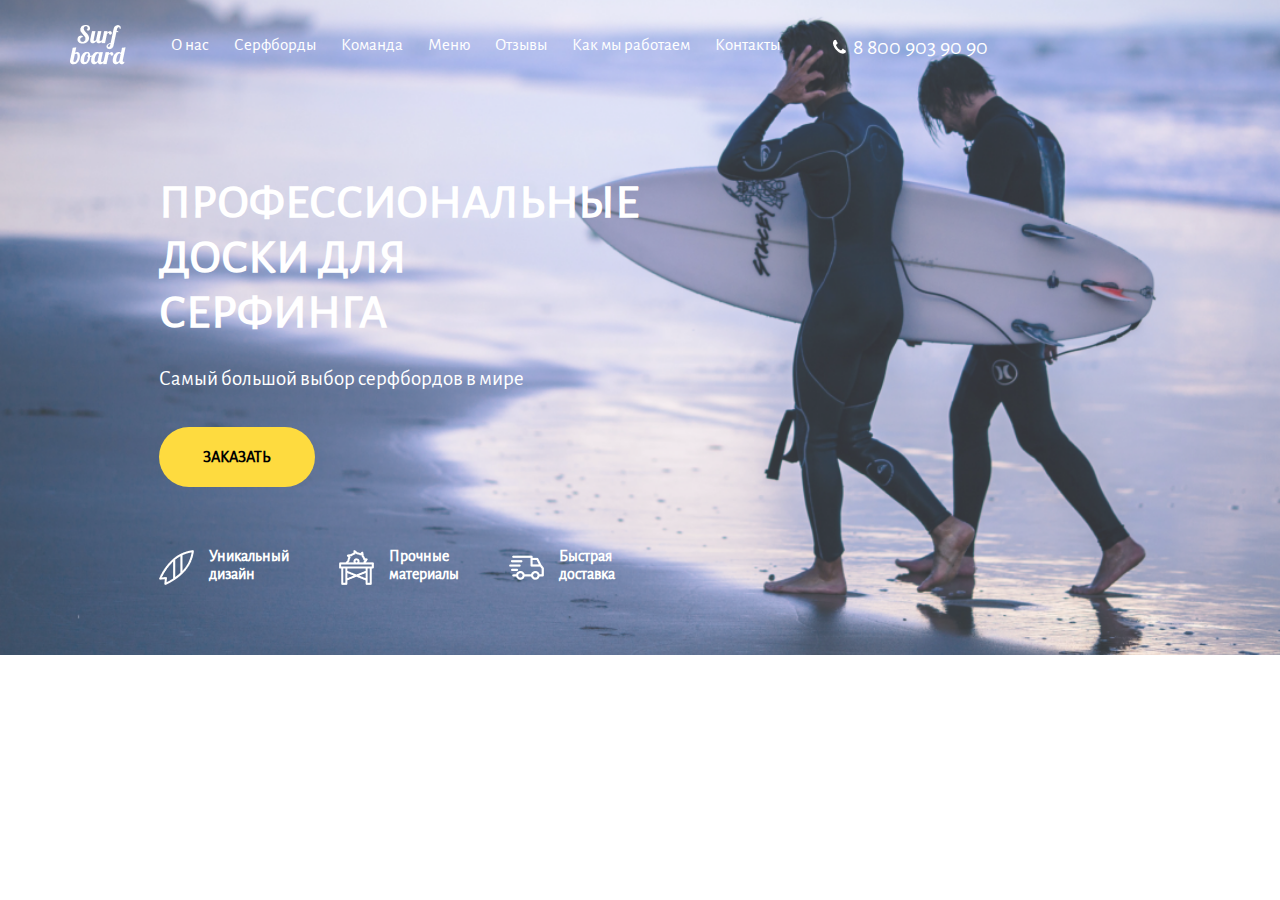
==== homework-week1/index.html @ 42724716 "hw-week1" ====
<!DOCTYPE html>
<html lang="ru">
  <head>
    <meta charset="UTF-8" />
    <meta http-equiv="X-UA-Compatible" content="IE=edge" />
    <meta name="viewport" content="width=device-width, initial-scale=1.0" />
    <title>Surfboard</title>
    <link rel="stylesheet" href="css/normalize.css" />
    <link rel="stylesheet" href="css/style.css" />
  </head>
  <body>
    <div class="wrapper">
      <header class="header">
        <div class="container header-container">
          <a class="header__logo">
            <img src="img/icon/logo.png" alt="logo" class="logo" />
          </a>
          <nav class="header__menu">
            <ul class="header__list">
              <li class="header__item">О нас</li>
              <li class="header__item">Серфборды</li>
              <li class="header__item">Команда</li>
              <li class="header__item">Меню</li>
              <li class="header__item">Отзывы</li>
              <li class="header__item">Как мы работаем</li>
              <li class="header__item">Контакты</li>
              <li class="header__item-phone">
                <img />
                <a href="tel:88009039090">8 800 903 90 90</a>
              </li>
            </ul>
          </nav>
        </div>
      </header>
      <main>
        <section class="hero">
          <div class="container">
            <div class="content">
              <h1 class="hero__title">Профессиональные доски для <br />серфинга</h1>
              <p class="hero__subtitlle">Самый большой выбор серфбордов в&nbsp;мире</p>
              <button class="btn">заказать</button>
            </div>
            <div class="service">
              <ul class="service__list">
                <li class="service__item-board">Уникальный дизайн</li>
                <li class="service__item-materials">Прочные материалы</li>
                <li class="service__item-car">Быстрая доставка</li>
              </ul>
            </div>
          </div>
        </section>
      </main>
    </div>
  </body>
</html>
---- homework-week1/css/style.css ----
@font-face {
  font-family: "AlegreyaSans";
  src: url("../fonts/AlegreyaSans-Regular.woff2") format("woff2"), url("../fonts/AlegreyaSans-Regular.woff") format("woff");
  font-weight: normal;
  font-style: normal;
  font-display: swap;
}
* {
  -webkit-box-sizing: border-box;
          box-sizing: border-box;
}

body {
  font-family: "AlegreyaSans";
}

button:focus, input:focus, a:focus {
  outline: none;
}

a {
  text-decoration: none;
}

input {
  outline: none;
  border: none;
}

p,
h1,
h2,
h3 {
  margin: 0px;
  padding: 0px;
}

image {
  max-width: 100%;
}

ul {
  margin: 0;
  padding: 0;
  list-style: none;
}

button {
  border: none;
  outline: none;
  cursor: pointer;
}

.wrapper {
  min-height: 100%;
  overflow: hidden;
}

.container {
  margin: 0 auto;
  padding: 0 15px;
  max-width: 992px;
}

.header-container {
  display: -webkit-box;
  display: -ms-flexbox;
  display: flex;
  -webkit-box-pack: justify;
      -ms-flex-pack: justify;
          justify-content: space-between;
  -webkit-box-align: center;
      -ms-flex-align: center;
          align-items: center;
  padding: 25px 0 0 70px;
}

.header {
  position: absolute;
  top: 0;
}
.header__logo {
  padding-right: 45px;
}
.header__list {
  display: -webkit-box;
  display: -ms-flexbox;
  display: flex;
  text-align: center;
}
.header__item {
  padding-right: 25px;
  font-size: 17px;
  color: #FFFFFF;
  font-style: normal;
  font-weight: 400;
}
.header__item-phone a {
  margin-left: 25px;
  padding-left: 20px;
  font-size: 22px;
  color: #FFFFFF;
  background: url(../img/icon/phone.png) left no-repeat;
}

.hero {
  top: 0;
  height: 655px;
  padding: 176px 0 35px;
  background: url(../img/arnaud.png) center no-repeat;
  background-size: cover;
}
.hero__title {
  max-width: 583px;
  font-style: normal;
  font-weight: bold;
  font-size: 48px;
  text-transform: uppercase;
  color: #FFFFFF;
}
.hero__subtitlle {
  margin: 25px 0 36px 0;
  width: 382px;
  font-size: 21px;
  color: #FFFFFF;
}

.service__list {
  display: -webkit-box;
  display: -ms-flexbox;
  display: flex;
  width: 142px;
  height: 41px;
  font-size: 16px;
  font-weight: 700;
  color: #FFFFFF;
}
.service__list li {
  padding: 0 50px;
}
.service__item-board {
  display: block;
  background: url(../img/icon/board.png) left no-repeat;
}
.service__item-materials {
  background: url(../img/icon/materials.png) left no-repeat;
}
.service__item-car {
  background: url(../img/icon/car.png) left no-repeat;
}

.btn {
  margin-bottom: 60px;
  padding: 21px 41px;
  width: 156px;
  height: 60px;
  background: #FEDB3F;
  border-radius: 100px;
  font-size: 16px;
  font-weight: 800;
  color: #000;
  text-transform: uppercase;
}
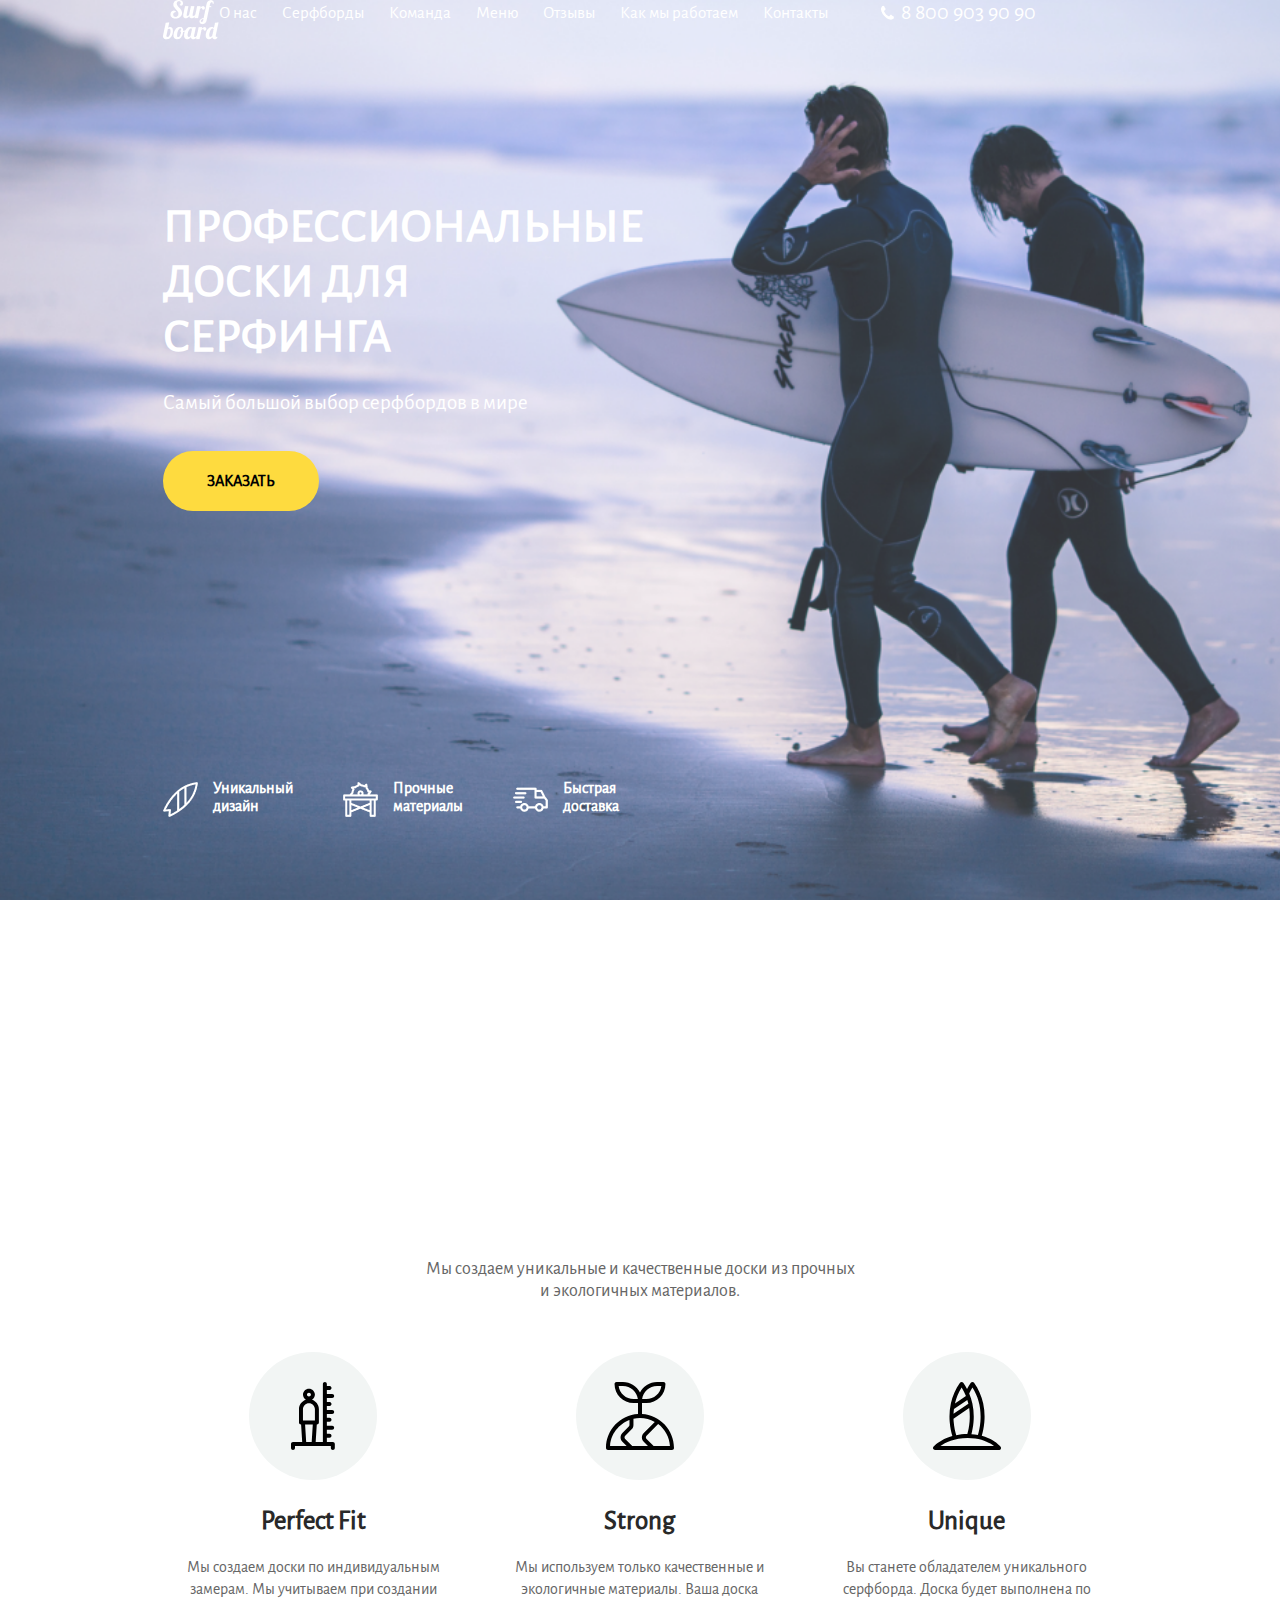
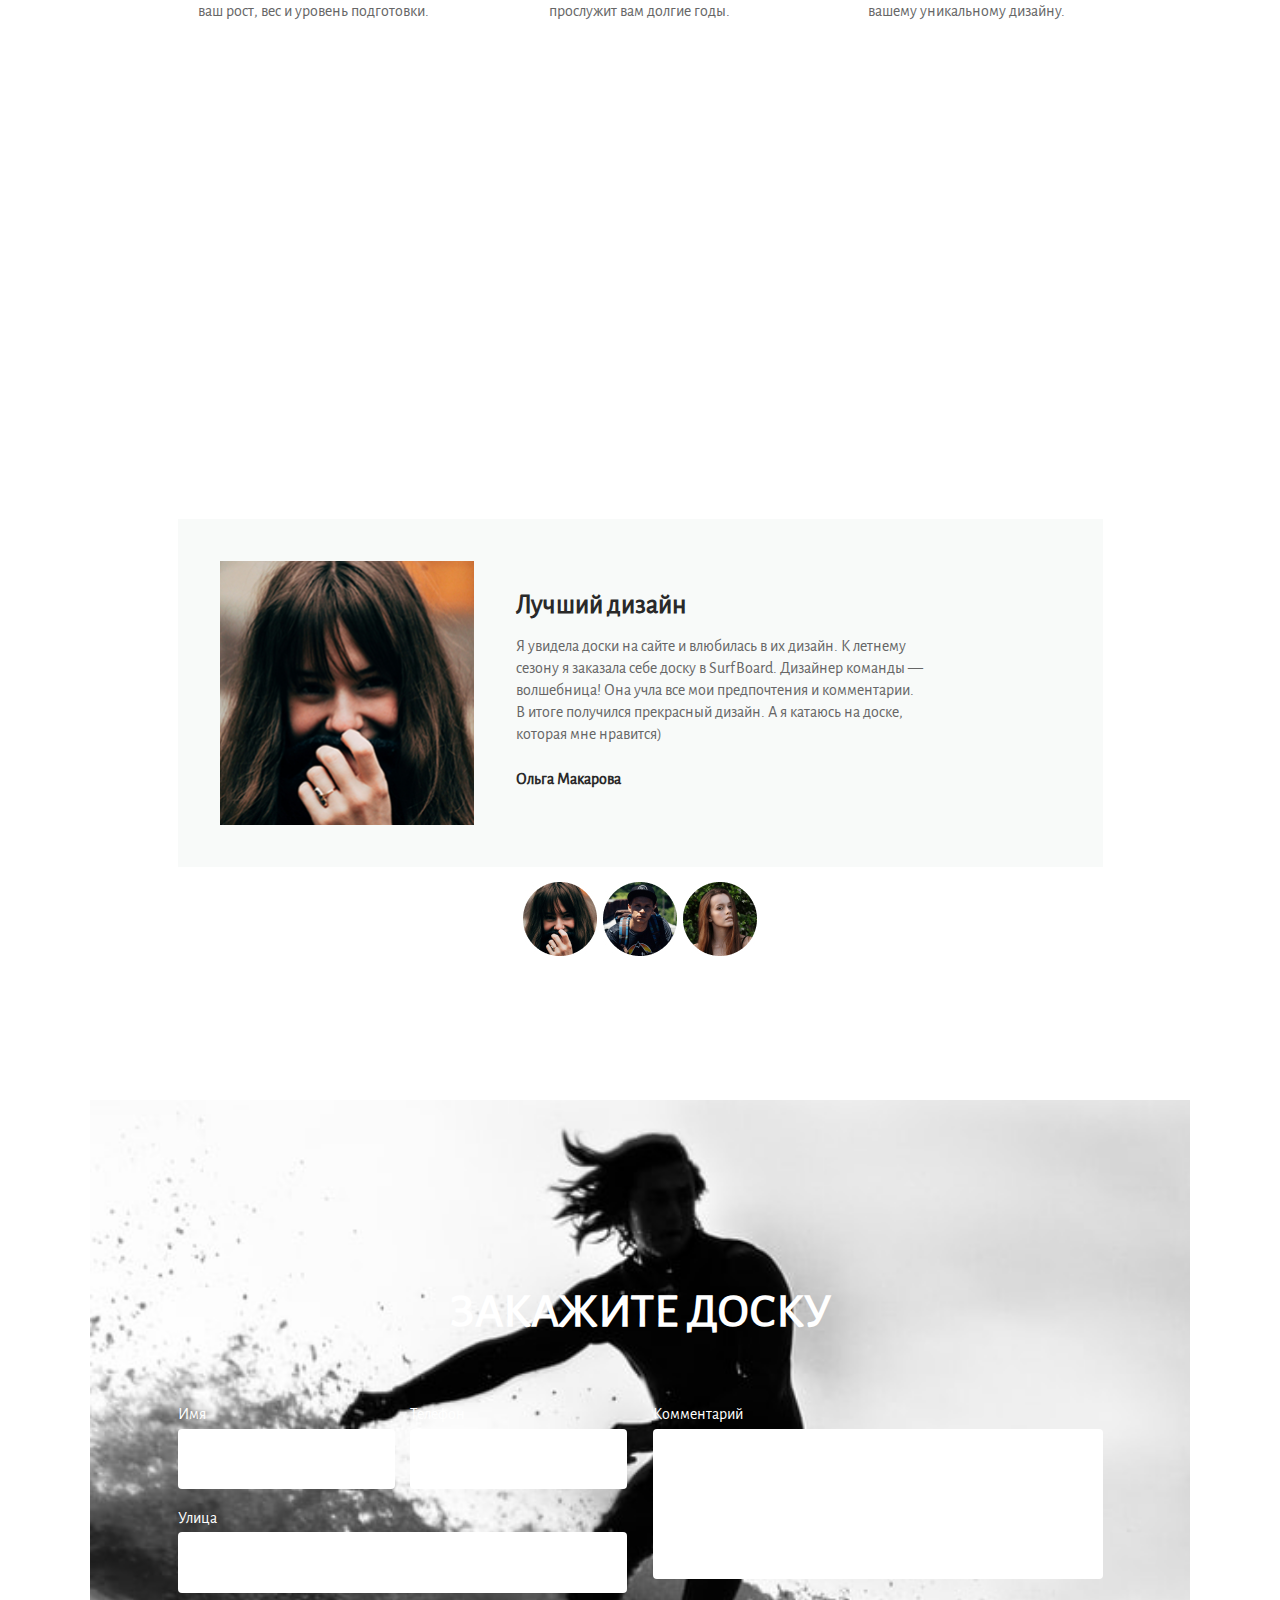
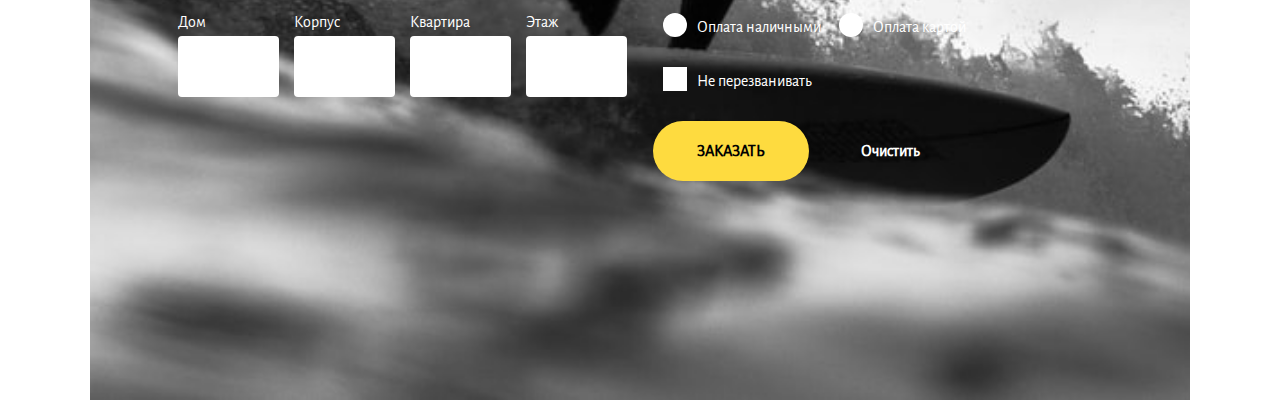
==== commit 4612e2dd: "hw-week1" ====
--- a/homework-week1/index.html
+++ b/homework-week1/index.html
@@ -10,46 +10,227 @@
   </head>
   <body>
     <div class="wrapper">
-      <header class="header">
-        <div class="container header-container">
-          <a class="header__logo">
-            <img src="img/icon/logo.png" alt="logo" class="logo" />
-          </a>
-          <nav class="header__menu">
-            <ul class="header__list">
-              <li class="header__item">О нас</li>
-              <li class="header__item">Серфборды</li>
-              <li class="header__item">Команда</li>
-              <li class="header__item">Меню</li>
-              <li class="header__item">Отзывы</li>
-              <li class="header__item">Как мы работаем</li>
-              <li class="header__item">Контакты</li>
-              <li class="header__item-phone">
-                <img />
-                <a href="tel:88009039090">8 800 903 90 90</a>
+      <section class="hero">
+        <div class="container hero__container">
+          <header class="header">
+            <img src="img/icon/logo.png" alt="logo" class="hero__logo" />
+
+            <nav class="menu">
+              <ul class="menu__list">
+                <li class="menu__item"><a href="#" class="menu__link"></a> О нас</li>
+                <li class="menu__item"><a href="#" class="menu__link"></a> Серфборды</li>
+                <li class="menu__item"><a href="#" class="menu__link"></a> Команда</li>
+                <li class="menu__item"><a href="#" class="menu__link"></a> Меню</li>
+                <li class="menu__item"><a href="#" class="menu__link"></a> Отзывы</li>
+                <li class="menu__item"><a href="#" class="menu__link"></a> Как мы работаем</li>
+                <li class="menu__item"><a href="#" class="menu__link"></a> Контакты</li>
+                <li class="menu__item-phone">
+                  <img />
+                  <a href="tel:88009039090">8 800 903 90 90</a>
+                </li>
+              </ul>
+            </nav>
+          </header>
+          <div class="hero__title-section">
+            <h1 class="hero__title title">Профессиональные доски для <br />серфинга</h1>
+            <p class="hero__subtitle">Самый большой выбор серфбордов в&nbsp;мире</p>
+            <button class="btn">заказать</button>
+          </div>
+          <div class="service">
+            <ul class="service__list">
+              <li class="service__item-board">Уникальный дизайн</li>
+              <li class="service__item-materials">Прочные материалы</li>
+              <li class="service__item-car">Быстрая доставка</li>
+            </ul>
+          </div>
+        </div>
+      </section>
+
+      <!-- почему -->
+      <section class="section">
+        <div class="container">
+          <div class="why">
+            <h2 class="section__title why__title">почему Surfboard?</h2>
+            <p class="section__text why__text">
+              Мы&nbsp;создаем уникальные и&nbsp;качественные доски из&nbsp;прочных
+              и&nbsp;экологичных материалов.
+            </p>
+          </div>
+          <ul class="features">
+            <li class="features__item">
+              <div class="features__img">
+                <div class="features__img-wrapper">
+                  <img src="img/icon/perfect.svg" alt="" class="features__icon" />
+                </div>
+              </div>
+              <div class="features__body">
+                <h3 class="features__caption caption">Perfect Fit</h3>
+                <div class="features__text text">
+                  <p>
+                    Мы создаем доски по индивидуальным замерам. Мы учитываем при создании ваш рост,
+                    вес и уровень подготовки.
+                  </p>
+                </div>
+              </div>
+            </li>
+            <li class="features__item">
+              <div class="features__img">
+                <div class="features__img-wrapper">
+                  <img src="img/icon/strong.svg" alt="" class="features__icon" />
+                </div>
+              </div>
+              <div class="features__body">
+                <h3 class="features__caption caption">Strong</h3>
+                <div class="features__text text">
+                  <p>
+                    Мы используем только качественные и экологичные материалы. Ваша доска прослужит
+                    вам долгие годы.
+                  </p>
+                </div>
+              </div>
+            </li>
+            <li class="features__item">
+              <div class="features__img">
+                <div class="features__img-wrapper">
+                  <img src="img/icon/unique.svg" alt="" class="features__icon" />
+                </div>
+              </div>
+              <div class="features__body">
+                <h3 class="features__caption caption">Unique</h3>
+                <div class="features__text text">
+                  <p>
+                    Вы станете обладателем уникального серфборда. Доска будет выполнена по вашему
+                    уникальному дизайну.
+                  </p>
+                </div>
+              </div>
+            </li>
+          </ul>
+        </div>
+      </section>
+
+      <!-- отзывы -->
+      <section class="section">
+        <div class="container">
+          <h2 class="section__title">отзывы</h2>
+          <div class="coments">
+            <div class="coments__body">
+              <div class="coments__item">
+                <div class="coments__photo">
+                  <img src="img/photo1.jpg" alt="" class="coments__photo-img" />
+                </div>
+                <article class="coments__content">
+                  <h3 class="coments__caption caption">Лучший дизайн</h3>
+                  <div class="coments__text text">
+                    <p>
+                      Я&nbsp;увидела доски на&nbsp;сайте и&nbsp;влюбилась в&nbsp;их&nbsp;дизайн.
+                      К&nbsp;летнему сезону я заказала себе доску в&nbsp;SurfBoard. Дизайнер
+                      команды&nbsp;&mdash; волшебница! Она учла все мои предпочтения
+                      и&nbsp;комментарии. В&nbsp;итоге получился прекрасный дизайн.
+                      А&nbsp;я&nbsp;катаюсь на&nbsp;доске, которая мне нравится)
+                    </p>
+                  </div>
+                  <div class="coments__signature">Ольга Макарова</div>
+                </article>
+              </div>
+            </div>
+            <ul class="coments__swither">
+              <li class="coments__list">
+                <a href="#" class="coments__link">
+                  <img src="img/avatar1.jpg" alt="" class="coments__avatar" />
+                </a>
+              </li>
+              <li class="coments__list">
+                <a href="#" class="coments__link">
+                  <img src="img/avatar2.jpg" alt="" class="coments__avatar" />
+                </a>
+              </li>
+              <li class="coments__list">
+                <a href="#" class="coments__link">
+                  <img src="img/avatar3.jpg" alt="" class="coments__avatar" />
+                </a>
               </li>
             </ul>
-          </nav>
-        </div>
-      </header>
-      <main>
-        <section class="hero">
-          <div class="container">
-            <div class="content">
-              <h1 class="hero__title">Профессиональные доски для <br />серфинга</h1>
-              <p class="hero__subtitlle">Самый большой выбор серфбордов в&nbsp;мире</p>
-              <button class="btn">заказать</button>
-            </div>
-            <div class="service">
-              <ul class="service__list">
-                <li class="service__item-board">Уникальный дизайн</li>
-                <li class="service__item-materials">Прочные материалы</li>
-                <li class="service__item-car">Быстрая доставка</li>
-              </ul>
-            </div>
-          </div>
-        </section>
-      </main>
+          </div>
+        </div>
+      </section>
+      <!-- закажите доску -->
+      <section class="section order-section">
+        <div class="container">
+          <div class="order-board">
+            <h2 class="section__title">закажите доску</h2>
+            <form class="form">
+              <div class="form__column">
+                <div class="form__row">
+                  <label class="form__block">
+                    <div class="form__heading heading">Имя</div>
+                    <input type="text" class="form__input" />
+                  </label>
+                  <label class="form__block">
+                    <div class="form__heading heading">Телефон</div>
+                    <input type="text" class="form__input" />
+                  </label>
+                </div>
+                <div class="form__row">
+                  <label class="form__block">
+                    <div class="form__heading heading">Улица</div>
+                    <input type="text" class="form__input" />
+                  </label>
+                </div>
+                <div class="form__row">
+                  <label class="form__block">
+                    <div class="form__heading heading">Дом</div>
+                    <input type="text" class="form__input" />
+                  </label>
+                  <label class="form__block">
+                    <div class="form__heading heading">Корпус</div>
+                    <input type="text" class="form__input" />
+                  </label>
+                  <label class="form__block">
+                    <div class="form__heading heading">Квартира</div>
+                    <input type="text" class="form__input" />
+                  </label>
+                  <label class="form__block">
+                    <div class="form__heading heading">Этаж</div>
+                    <input type="text" class="form__input" />
+                  </label>
+                </div>
+              </div>
+              <div class="form__column">
+                <div class="form__row">
+                  <label class="form__block">
+                    <div class="form__heading heading">Комментарий</div>
+                    <textarea class="form__input form__input-textarea"></textarea>
+                  </label>
+                </div>
+                <div class="form__control">
+                  <label class="radio">
+                    <input type="radio" name="option" class="radio__elem" />
+                    <div class="radio__visible"></div>
+                    <div class="radio__heading heading">Оплата наличными</div>
+                  </label>
+                  <label class="radio">
+                    <input type="radio" name="option" class="radio__elem" />
+                    <div class="radio__visible"></div>
+                    <div class="radio__heading heading">Оплата картой</div>
+                  </label>
+                </div>
+                <div class="form__control">
+                  <label class="radio radio--checkbox">
+                    <input type="checkbox" class="radio__elem" />
+                    <div class="radio__visible"></div>
+                    <div class="radio__heading heading">Не перезванивать</div>
+                  </label>
+                </div>
+                <div class="form__btn">
+                  <input type="submit" value="Заказать" class="btn" />
+                  <input type="reset" value="Очистить" class="btn btn__theme-transparent" />
+                </div>
+              </div>
+            </form>
+          </div>
+        </div>
+      </section>
     </div>
   </body>
 </html>
--- a/homework-week1/css/style.css
+++ b/homework-week1/css/style.css
@@ -12,6 +12,7 @@
 
 body {
   font-family: "AlegreyaSans";
+  color: #666;
 }
 
 button:focus, input:focus, a:focus {
@@ -19,6 +20,7 @@
 }
 
 a {
+  color: inherit;
   text-decoration: none;
 }
 
@@ -51,64 +53,68 @@
   cursor: pointer;
 }
 
-.wrapper {
-  min-height: 100%;
-  overflow: hidden;
-}
-
 .container {
   margin: 0 auto;
   padding: 0 15px;
-  max-width: 992px;
-}
-
-.header-container {
-  display: -webkit-box;
-  display: -ms-flexbox;
-  display: flex;
+  max-width: 955px;
+}
+
+.header {
+  position: absolute;
+  top: 0;
+  display: -webkit-box;
+  display: -ms-flexbox;
+  display: flex;
+}
+.header__logo {
+  padding-right: 45px;
+}
+
+.menu__list {
+  display: -webkit-box;
+  display: -ms-flexbox;
+  display: flex;
+  text-align: center;
+  -webkit-box-align: center;
+      -ms-flex-align: center;
+          align-items: center;
+}
+.menu__item {
+  padding-right: 25px;
+  font-size: 17px;
+  font-style: normal;
+  font-weight: 400;
+}
+.menu__item-phone a {
+  margin-left: 25px;
+  padding-left: 20px;
+  font-size: 22px;
+  background: url(../img/icon/phone.png) left no-repeat;
+}
+
+.hero__container {
+  display: -webkit-box;
+  display: -ms-flexbox;
+  display: flex;
+  -webkit-box-orient: vertical;
+  -webkit-box-direction: normal;
+      -ms-flex-direction: column;
+          flex-direction: column;
   -webkit-box-pack: justify;
       -ms-flex-pack: justify;
           justify-content: space-between;
-  -webkit-box-align: center;
-      -ms-flex-align: center;
-          align-items: center;
-  padding: 25px 0 0 70px;
-}
-
-.header {
-  position: absolute;
-  top: 0;
-}
-.header__logo {
-  padding-right: 45px;
-}
-.header__list {
-  display: -webkit-box;
-  display: -ms-flexbox;
-  display: flex;
-  text-align: center;
-}
-.header__item {
-  padding-right: 25px;
-  font-size: 17px;
-  color: #FFFFFF;
-  font-style: normal;
-  font-weight: 400;
-}
-.header__item-phone a {
-  margin-left: 25px;
-  padding-left: 20px;
-  font-size: 22px;
-  color: #FFFFFF;
-  background: url(../img/icon/phone.png) left no-repeat;
+  padding: 24px 0 45px;
+  height: 100%;
 }
 
 .hero {
   top: 0;
-  height: 655px;
+  height: 100vh;
+  min-height: 655px;
   padding: 176px 0 35px;
   background: url(../img/arnaud.png) center no-repeat;
   background-size: cover;
+  color: #FFFFFF;
 }
 .hero__title {
   max-width: 583px;
@@ -116,13 +122,11 @@
   font-weight: bold;
   font-size: 48px;
   text-transform: uppercase;
-  color: #FFFFFF;
-}
-.hero__subtitlle {
+}
+.hero__subtitle {
   margin: 25px 0 36px 0;
   width: 382px;
   font-size: 21px;
-  color: #FFFFFF;
 }
 
 .service__list {
@@ -133,7 +137,6 @@
   height: 41px;
   font-size: 16px;
   font-weight: 700;
-  color: #FFFFFF;
 }
 .service__list li {
   padding: 0 50px;
@@ -159,5 +162,282 @@
   font-size: 16px;
   font-weight: 800;
   color: #000;
+  border: none;
+  outline: none;
+  cursor: pointer;
   text-transform: uppercase;
+}
+.btn:hover {
+  background: #FFD517;
+}
+.btn__theme-transparent {
+  background: inherit;
+  color: #fff;
+  text-transform: none;
+}
+.btn__theme-transparent:hover {
+  background: rgba(0, 0, 0, 0.5);
+  color: #FEDB3F;
+}
+
+.section {
+  display: -webkit-box;
+  display: -ms-flexbox;
+  display: flex;
+  -webkit-box-orient: vertical;
+  -webkit-box-direction: normal;
+      -ms-flex-direction: column;
+          flex-direction: column;
+  -webkit-box-pack: center;
+      -ms-flex-pack: center;
+          justify-content: center;
+  text-align: center;
+  height: 100vh;
+  min-height: 650px;
+}
+.section__title {
+  margin-bottom: 20px;
+  font-size: 48px;
+  color: #292929;
+  text-transform: uppercase;
+}
+.section__text {
+  padding: 0 26% 50px;
+  font-size: 18px;
+  line-height: 22px;
+}
+
+.features {
+  display: -webkit-box;
+  display: -ms-flexbox;
+  display: flex;
+  text-align: center;
+}
+.features__item {
+  -webkit-box-flex: 1;
+      -ms-flex: 1;
+          flex: 1;
+  margin: 0 3%;
+}
+.features__item:first-child {
+  margin-left: 0;
+}
+.features__item:last-child {
+  margin-right: 0;
+}
+.features__img-wrapper {
+  position: relative;
+  display: inline-block;
+  width: 128px;
+  height: 128px;
+  background: #F2F5F4;
+  border-radius: 50%;
+  overflow: hidden;
+}
+.features__icon {
+  position: absolute;
+  top: 50%;
+  left: 50%;
+  width: 68px;
+  height: 68px;
+  -webkit-transform: translate(-50%, -50%);
+          transform: translate(-50%, -50%);
+}
+.features__caption {
+  padding: 20px 0;
+}
+
+.caption {
+  font-size: 27px;
+  font-weight: bold;
+  color: #292929;
+}
+
+.text {
+  font-weight: 300;
+  line-height: 22px;
+}
+
+.coments__body {
+  background: #F8FAF9;
+  margin-bottom: 15px;
+}
+.coments__item {
+  display: -webkit-box;
+  display: -ms-flexbox;
+  display: flex;
+}
+.coments__photo {
+  -webkit-box-flex: 1;
+      -ms-flex: 1 0 auto;
+          flex: 1 0 auto;
+  margin: 42px;
+  width: 254px;
+  height: 264px;
+}
+.coments__photo-img {
+  -o-object-fit: cover;
+     object-fit: cover;
+  width: 100%;
+  height: 100%;
+}
+.coments__content {
+  -webkit-box-flex: 0;
+      -ms-flex: 0 1 auto;
+          flex: 0 1 auto;
+  padding: 70px 0;
+  text-align: left;
+}
+.coments__caption {
+  padding-bottom: 15px;
+}
+.coments__text {
+  padding: 0 30% 25px 0;
+}
+.coments__signature {
+  font-weight: 600;
+  color: #292929;
+}
+.coments__swither {
+  display: -webkit-box;
+  display: -ms-flexbox;
+  display: flex;
+  -webkit-box-pack: center;
+      -ms-flex-pack: center;
+          justify-content: center;
+}
+.coments__avatar {
+  width: 74px;
+  height: 74px;
+}
+.coments__list {
+  margin-right: 6px;
+}
+.coments__list:last-child {
+  margin-right: 0;
+}
+
+.order-section {
+  width: 1100px;
+  margin: 0 auto;
+  background: url(../img/photo-1505459668311-8dfac7952bf0.jpg) left no-repeat, #2B2B2B;
+  background-size: cover;
+}
+
+.order-board {
+  height: 650px;
+}
+
+.section__title {
+  padding: 60px 0 45px;
+  color: #FFFFFF;
+}
+
+.heading {
+  color: #FFFFFF;
+}
+
+.form {
+  display: -webkit-box;
+  display: -ms-flexbox;
+  display: flex;
+  text-align: left;
+}
+.form__column {
+  -webkit-box-flex: 1;
+      -ms-flex: 1;
+          flex: 1;
+  margin-right: 26px;
+}
+.form__column:last-child {
+  margin-right: 0;
+}
+.form__row {
+  display: -webkit-box;
+  display: -ms-flexbox;
+  display: flex;
+  margin-bottom: 20px;
+}
+.form__block {
+  -webkit-box-flex: 1;
+      -ms-flex: 1;
+          flex: 1;
+  margin-right: 15px;
+}
+.form__block:last-child {
+  margin-right: 0;
+}
+.form__input {
+  width: 100%;
+  padding: 18px 12px;
+  border: 3px solid transparent;
+  border-radius: 4px;
+}
+.form__input:focus {
+  border: 3px solid #FEDB3F;
+  outline: none;
+}
+.form__input-textarea {
+  width: 100%;
+  height: 150px;
+  resize: none;
+}
+
+.form__heading {
+  padding-bottom: 5px;
+}
+
+.form__control {
+  display: -webkit-box;
+  display: -ms-flexbox;
+  display: flex;
+  margin: 30px 10px;
+}
+
+.radio {
+  display: -webkit-box;
+  display: -ms-flexbox;
+  display: flex;
+  cursor: pointer;
+  -webkit-user-select: none;
+     -moz-user-select: none;
+      -ms-user-select: none;
+          user-select: none;
+}
+.radio__elem {
+  display: none;
+}
+.radio__elem:checked ~ .radio__visible::before {
+  display: block;
+}
+.radio__visible {
+  position: relative;
+  margin-right: 10px;
+  width: 24px;
+  height: 24px;
+  border-radius: 50%;
+  background: #FFFFFF;
+}
+.radio__visible::before {
+  content: "";
+  position: absolute;
+  top: 50%;
+  left: 50%;
+  display: none;
+  width: 12px;
+  height: 12px;
+  border-radius: 50%;
+  background: #FEDB3F;
+  -webkit-transform: translate(-50%, -50%);
+          transform: translate(-50%, -50%);
+}
+.radio__heading {
+  padding: 5px 18px 0 0;
+}
+
+.radio--checkbox .radio__visible {
+  border-radius: 0;
+}
+.radio--checkbox .radio__visible:before {
+  background: url(../img/icon/tick.svg) center no-repeat;
 }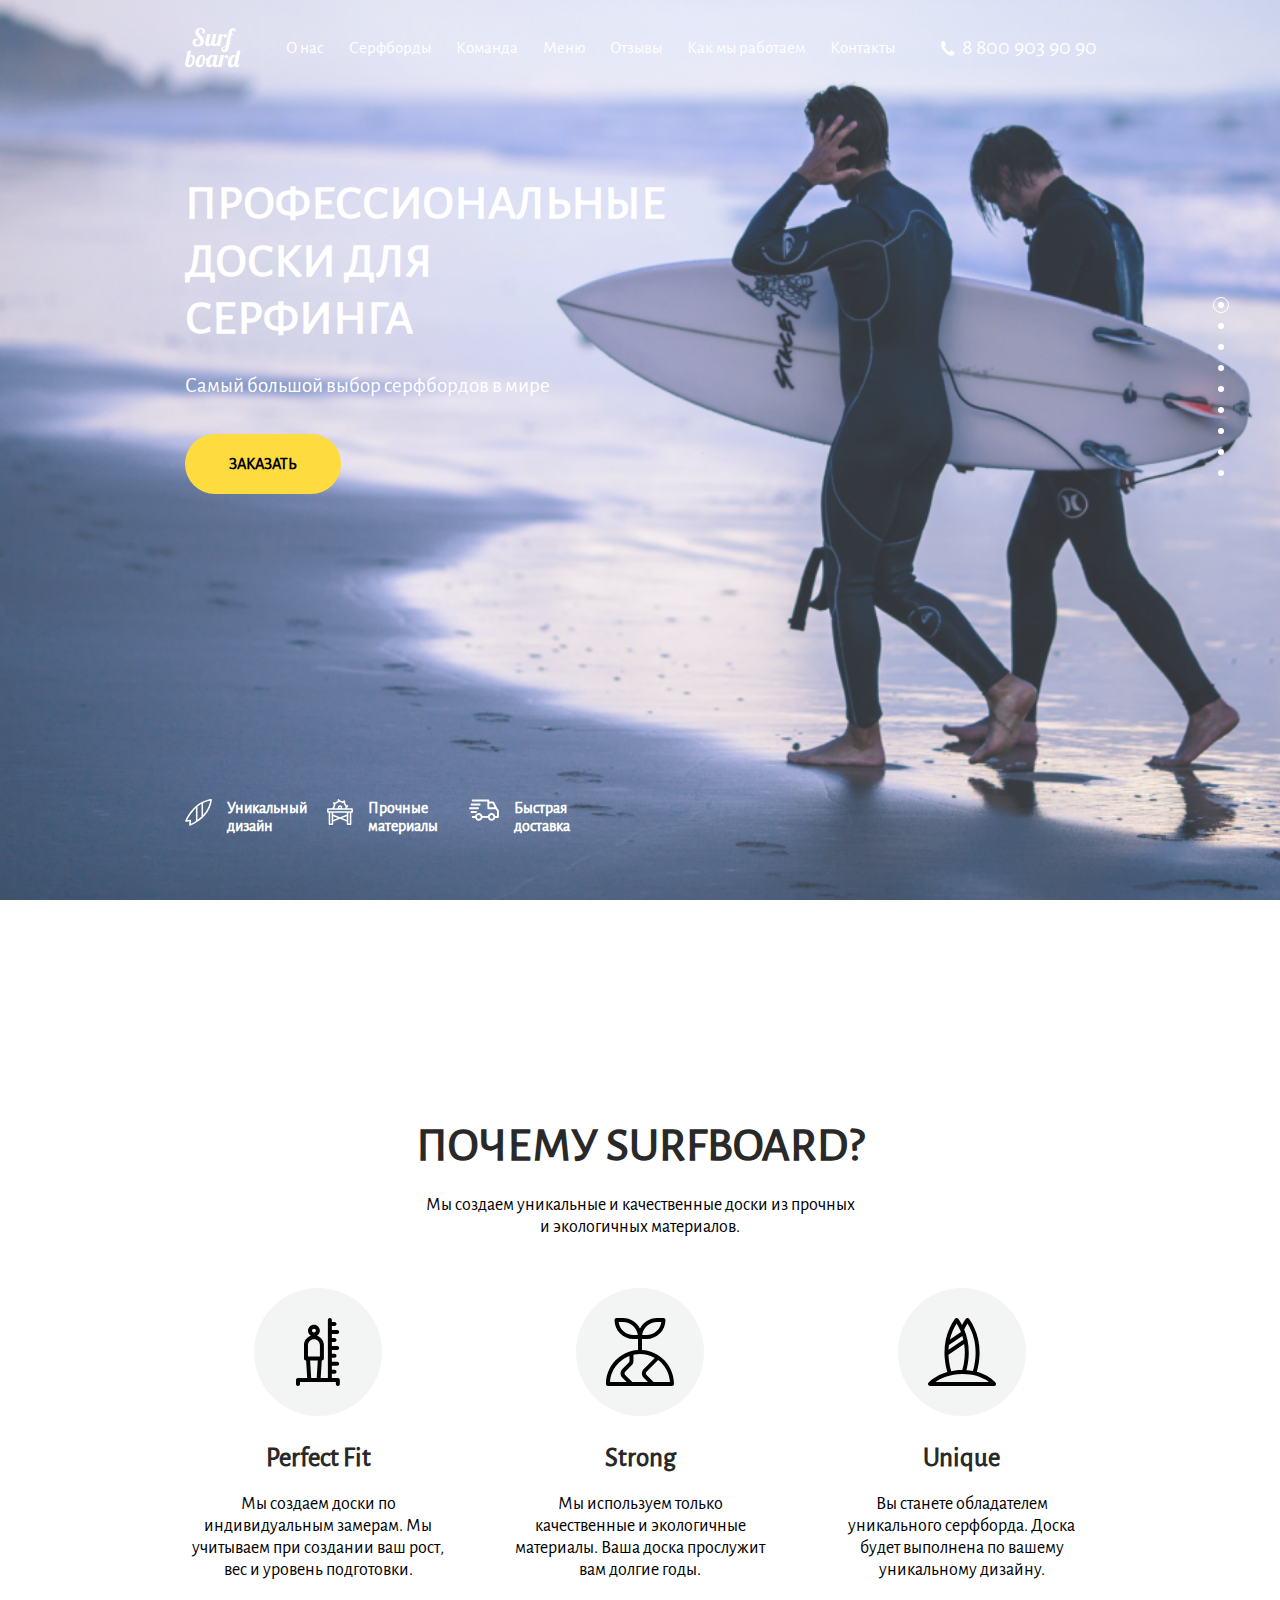
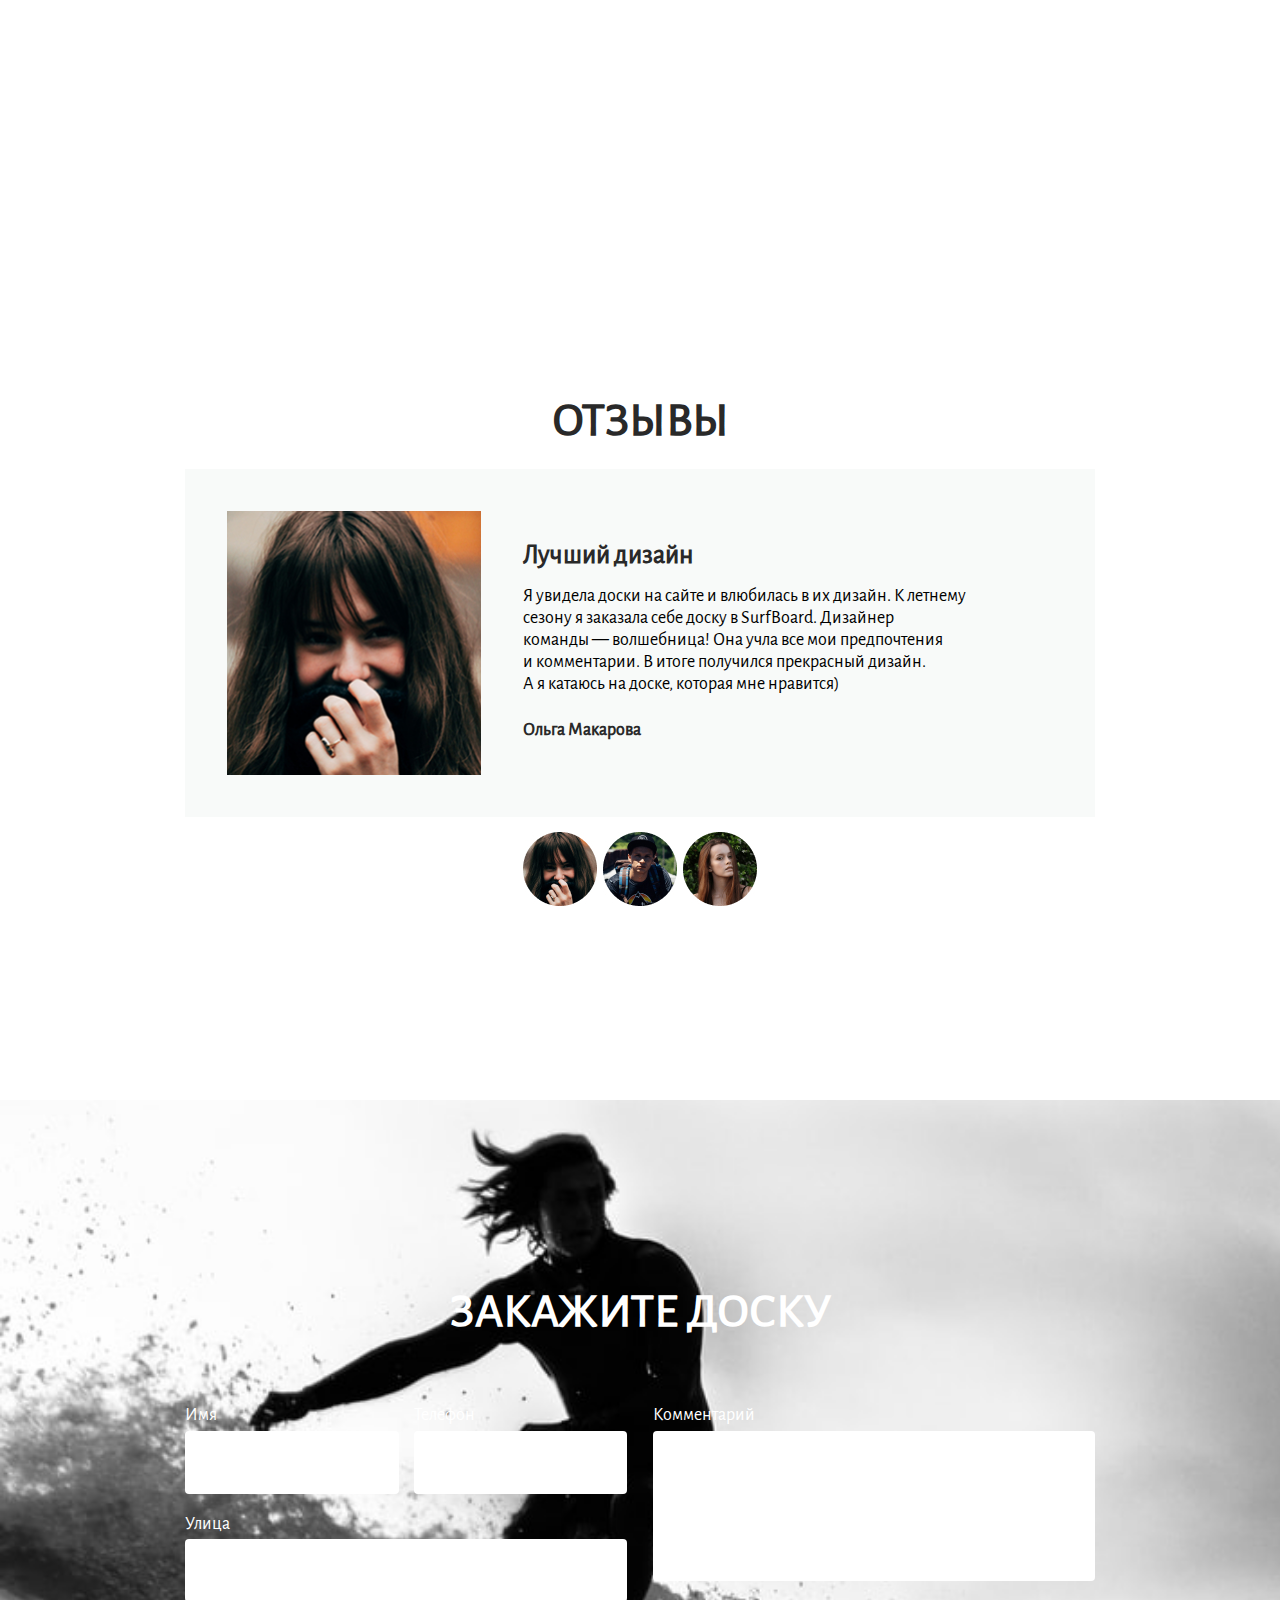
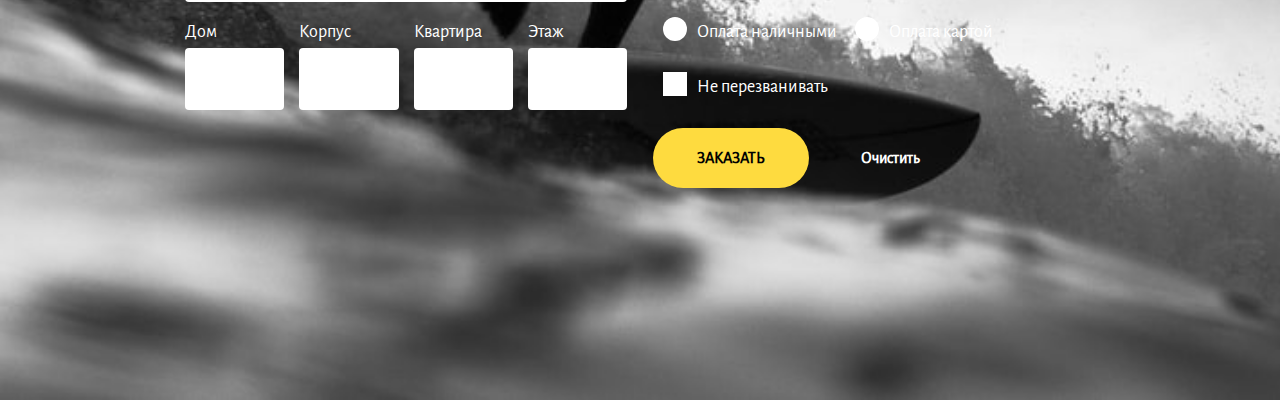
==== commit 13b621bf: "correct hw" ====
--- a/homework-week1/index.html
+++ b/homework-week1/index.html
@@ -5,15 +5,16 @@
     <meta http-equiv="X-UA-Compatible" content="IE=edge" />
     <meta name="viewport" content="width=device-width, initial-scale=1.0" />
     <title>Surfboard</title>
-    <link rel="stylesheet" href="css/normalize.css" />
-    <link rel="stylesheet" href="css/style.css" />
+    <link rel="stylesheet" href="css/blocks.css/normalize.css" />
+    <link rel="stylesheet" href="css/blocks.css/main.css" />
+    <link rel="stylesheet" href="css/blocks.css/_style.css" />
   </head>
   <body>
     <div class="wrapper">
       <section class="hero">
         <div class="container hero__container">
           <header class="header">
-            <img src="img/icon/logo.png" alt="logo" class="hero__logo" />
+            <img src="img/icon/logo.png" alt="surfboard" class="logo" />
 
             <nav class="menu">
               <ul class="menu__list">
@@ -24,23 +25,41 @@
                 <li class="menu__item"><a href="#" class="menu__link"></a> Отзывы</li>
                 <li class="menu__item"><a href="#" class="menu__link"></a> Как мы работаем</li>
                 <li class="menu__item"><a href="#" class="menu__link"></a> Контакты</li>
-                <li class="menu__item-phone">
-                  <img />
-                  <a href="tel:88009039090">8 800 903 90 90</a>
-                </li>
               </ul>
             </nav>
+            <img />
+            <a href="tel:+788009039090" class="phone-number">
+              <span class="phone-number__icon">
+                <img src="img/icon/phone.svg" class="phone-number__icon-elem" alt="phone" />
+              </span>
+              <span class="phone-number__text">8 800 903 90 90</span>
+            </a>
           </header>
           <div class="hero__title-section">
-            <h1 class="hero__title title">Профессиональные доски для <br />серфинга</h1>
+            <h1 class="hero__title">Профессиональные доски для <br />серфинга</h1>
             <p class="hero__subtitle">Самый большой выбор серфбордов в&nbsp;мире</p>
             <button class="btn">заказать</button>
           </div>
-          <div class="service">
-            <ul class="service__list">
-              <li class="service__item-board">Уникальный дизайн</li>
-              <li class="service__item-materials">Прочные материалы</li>
-              <li class="service__item-car">Быстрая доставка</li>
+          <div class="hero__icon-section">
+            <ul class="service">
+              <li class="service__item service">
+                <div class="service__icon">
+                  <img src="img/icon/board.svg" alt="icon" />
+                </div>
+                <div class="service__text">Уникальный дизайн</div>
+              </li>
+              <li class="service__item service">
+                <div class="service__icon">
+                  <img src="img/icon/materials.svg" alt="icon" />
+                </div>
+                <div class="service__text">Прочные материалы</div>
+              </li>
+              <li class="service__item service">
+                <div class="service__icon">
+                  <img src="img/icon/car.svg" alt="icon" />
+                </div>
+                <div class="service__text">Быстрая доставка</div>
+              </li>
             </ul>
           </div>
         </div>
@@ -50,7 +69,7 @@
       <section class="section">
         <div class="container">
           <div class="why">
-            <h2 class="section__title why__title">почему Surfboard?</h2>
+            <h2 class="section__title">почему Surfboard?</h2>
             <p class="section__text why__text">
               Мы&nbsp;создаем уникальные и&nbsp;качественные доски из&nbsp;прочных
               и&nbsp;экологичных материалов.
@@ -158,7 +177,7 @@
       <section class="section order-section">
         <div class="container">
           <div class="order-board">
-            <h2 class="section__title">закажите доску</h2>
+            <h2 class="section__title order-board__title">закажите доску</h2>
             <form class="form">
               <div class="form__column">
                 <div class="form__row">
@@ -232,5 +251,20 @@
         </div>
       </section>
     </div>
+    <nav class="fixed-menu">
+      <ul class="fixed-menu__list">
+        <li class="fixed-memu__item fixed-menu__item--active">
+          <a href="" class="fixed-menu__link"></a>
+        </li>
+        <li class="fixed-memu__item"><a href="" class="fixed-menu__link"></a></li>
+        <li class="fixed-memu__item"><a href="" class="fixed-menu__link"></a></li>
+        <li class="fixed-memu__item"><a href="" class="fixed-menu__link"></a></li>
+        <li class="fixed-memu__item"><a href="" class="fixed-menu__link"></a></li>
+        <li class="fixed-memu__item"><a href="" class="fixed-menu__link"></a></li>
+        <li class="fixed-memu__item"><a href="" class="fixed-menu__link"></a></li>
+        <li class="fixed-memu__item"><a href="" class="fixed-menu__link"></a></li>
+        <li class="fixed-memu__item"><a href="" class="fixed-menu__link"></a></li>
+      </ul>
+    </nav>
   </body>
 </html>
--- a/homework-week1/css/blocks.css/main.css
+++ b/homework-week1/css/blocks.css/main.css
@@ -0,0 +1,113 @@
+@font-face {
+  font-family: "AlegreyaSans";
+  src: url("../../fonts/AlegreyaSans-Regular.woff2") format("woff2"), url("../../fonts/AlegreyaSans-Regular.woff") format("woff");
+  font-weight: normal;
+  font-style: normal;
+  font-display: swap;
+}
+html {
+  font-size: 18px;
+}
+
+* {
+  -webkit-box-sizing: border-box;
+          box-sizing: border-box;
+}
+
+body {
+  font-family: "AlegreyaSans";
+}
+
+button:focus, input:focus, a:focus {
+  outline: none;
+}
+
+a {
+  color: inherit;
+  text-decoration: none;
+}
+
+input {
+  outline: none;
+  border: none;
+}
+
+p,
+h1,
+h2,
+h3 {
+  margin: 0px;
+  padding: 0px;
+}
+
+img {
+  display: block;
+  max-width: 100%;
+}
+
+ul, li {
+  margin: 0;
+  padding: 0;
+  list-style: none;
+}
+
+button {
+  border: none;
+  outline: none;
+  cursor: pointer;
+}
+
+.header {
+  position: absolute;
+  top: 0;
+  display: -webkit-box;
+  display: -ms-flexbox;
+  display: flex;
+  -webkit-box-align: center;
+      -ms-flex-align: center;
+          align-items: center;
+  -webkit-box-pack: justify;
+      -ms-flex-pack: justify;
+          justify-content: space-between;
+  margin-top: 28px;
+}
+
+.logo {
+  padding-right: 45px;
+}
+
+.menu__list {
+  display: -webkit-box;
+  display: -ms-flexbox;
+  display: flex;
+  text-align: center;
+  -webkit-box-align: center;
+      -ms-flex-align: center;
+          align-items: center;
+}
+.menu__item {
+  margin-right: 25px;
+  font-size: 17px;
+  font-style: normal;
+  font-weight: 400;
+}
+.menu__item:last-child {
+  margin-right: 0;
+}
+
+.phone-number {
+  display: -webkit-box;
+  display: -ms-flexbox;
+  display: flex;
+  -webkit-box-align: center;
+      -ms-flex-align: center;
+          align-items: center;
+  margin-left: 25px;
+  padding-left: 20px;
+  font-size: 22px;
+}
+.phone-number__icon-elem {
+  margin-right: 6px;
+  width: 16px;
+  height: 16px;
+}--- a/homework-week1/css/blocks.css/_style.css
+++ b/homework-week1/css/blocks.css/_style.css
@@ -0,0 +1,395 @@
+.wrapper {
+  position: relative;
+  width: 100%;
+  min-width: 955px;
+  min-height: 100%;
+  overflow: hidden;
+}
+
+.container {
+  margin: 0 auto;
+  padding: 0 15px;
+  max-width: 940px;
+}
+
+.hero__container {
+  display: -webkit-box;
+  display: -ms-flexbox;
+  display: flex;
+  -webkit-box-orient: vertical;
+  -webkit-box-direction: normal;
+      -ms-flex-direction: column;
+          flex-direction: column;
+  -webkit-box-pack: justify;
+      -ms-flex-pack: justify;
+          justify-content: space-between;
+  height: 100%;
+}
+
+.hero {
+  top: 0;
+  height: 100vh;
+  min-height: 655px;
+  padding: 176px 0 60px;
+  background: url(../../img/arnaud.png) center no-repeat;
+  background-size: cover;
+  color: #FFFFFF;
+}
+.hero__title {
+  max-width: 583px;
+  font-weight: bold;
+  font-size: 48px;
+  line-height: 1.2;
+  text-transform: uppercase;
+  font-size: 48px;
+  color: #fff;
+}
+.hero__subtitle {
+  margin: 25px 0 36px 0;
+  width: 382px;
+  font-size: 21px;
+}
+
+hero__title-section {
+  width: 46%;
+}
+
+.service {
+  display: -webkit-box;
+  display: -ms-flexbox;
+  display: flex;
+}
+.service__item {
+  width: 142px;
+  height: 41px;
+  font-size: 16px;
+  font-weight: bold;
+}
+.service__icon {
+  margin-right: 15px;
+  width: 35px;
+}
+
+.btn {
+  padding: 21px 41px;
+  width: 156px;
+  height: 60px;
+  background: #FEDB3F;
+  border-radius: 100px;
+  font-size: 16px;
+  font-weight: 800;
+  color: #000;
+  border: none;
+  outline: none;
+  cursor: pointer;
+  text-transform: uppercase;
+}
+.btn:hover {
+  background: #FFD517;
+}
+.btn__theme-transparent {
+  background: inherit;
+  color: #fff;
+  text-transform: none;
+}
+.btn__theme-transparent:hover {
+  background: rgba(0, 0, 0, 0.5);
+  color: #FEDB3F;
+}
+
+.section {
+  display: -webkit-box;
+  display: -ms-flexbox;
+  display: flex;
+  -webkit-box-orient: vertical;
+  -webkit-box-direction: normal;
+      -ms-flex-direction: column;
+          flex-direction: column;
+  -webkit-box-pack: center;
+      -ms-flex-pack: center;
+          justify-content: center;
+  text-align: center;
+  height: 100vh;
+  min-height: 650px;
+}
+.section__title {
+  margin-bottom: 20px;
+  text-transform: uppercase;
+  font-size: 48px;
+  color: #292929;
+}
+.section__text {
+  padding: 0 26% 50px;
+  font-size: 18px;
+  line-height: 22px;
+}
+
+.features {
+  display: -webkit-box;
+  display: -ms-flexbox;
+  display: flex;
+  text-align: center;
+}
+.features__item {
+  -webkit-box-flex: 1;
+      -ms-flex: 1;
+          flex: 1;
+  margin: 0 3%;
+}
+.features__item:first-child {
+  margin-left: 0;
+}
+.features__item:last-child {
+  margin-right: 0;
+}
+.features__img-wrapper {
+  position: relative;
+  display: inline-block;
+  width: 128px;
+  height: 128px;
+  background: #F2F5F4;
+  border-radius: 50%;
+  overflow: hidden;
+}
+.features__icon {
+  position: absolute;
+  top: 50%;
+  left: 50%;
+  width: 68px;
+  height: 68px;
+  -webkit-transform: translate(-50%, -50%);
+          transform: translate(-50%, -50%);
+}
+.features__caption {
+  padding: 20px 0;
+}
+
+.caption {
+  font-size: 27px;
+  font-weight: bold;
+  color: #292929;
+}
+
+.text {
+  font-weight: 300;
+  line-height: 22px;
+}
+
+.coments__body {
+  background: #F8FAF9;
+  margin-bottom: 15px;
+}
+.coments__item {
+  display: -webkit-box;
+  display: -ms-flexbox;
+  display: flex;
+}
+.coments__photo {
+  -webkit-box-flex: 1;
+      -ms-flex: 1 0 auto;
+          flex: 1 0 auto;
+  margin: 42px;
+  width: 254px;
+  height: 264px;
+}
+.coments__photo-img {
+  -o-object-fit: cover;
+     object-fit: cover;
+  width: 100%;
+  height: 100%;
+}
+.coments__content {
+  -webkit-box-flex: 0;
+      -ms-flex: 0 1 auto;
+          flex: 0 1 auto;
+  padding: 70px 0;
+  text-align: left;
+}
+.coments__caption {
+  padding-bottom: 15px;
+}
+.coments__text {
+  padding: 0 20% 25px 0;
+}
+.coments__signature {
+  font-weight: 600;
+  color: #292929;
+}
+.coments__swither {
+  display: -webkit-box;
+  display: -ms-flexbox;
+  display: flex;
+  -webkit-box-pack: center;
+      -ms-flex-pack: center;
+          justify-content: center;
+}
+.coments__avatar {
+  width: 74px;
+  height: 74px;
+}
+.coments__list {
+  margin-right: 6px;
+}
+.coments__list:last-child {
+  margin-right: 0;
+}
+
+.order-section {
+  margin: 0 auto;
+  background: url(../../img/photo-1505459668311-8dfac7952bf0.jpg) left no-repeat, #2B2B2B;
+  background-size: cover;
+  color: #FFFFFF;
+}
+
+.order-board {
+  height: 650px;
+}
+.order-board__title {
+  padding: 60px 0 45px;
+  font-size: 48px;
+  color: #fff;
+}
+
+.heading {
+  color: #FFFFFF;
+}
+
+.form {
+  display: -webkit-box;
+  display: -ms-flexbox;
+  display: flex;
+  text-align: left;
+}
+.form__column {
+  -webkit-box-flex: 1;
+      -ms-flex: 1;
+          flex: 1;
+  margin-right: 26px;
+}
+.form__column:last-child {
+  margin-right: 0;
+}
+.form__row {
+  display: -webkit-box;
+  display: -ms-flexbox;
+  display: flex;
+  margin-bottom: 20px;
+}
+.form__row:last-child {
+  margin-bottom: 0;
+}
+.form__block {
+  -webkit-box-flex: 1;
+      -ms-flex: 1;
+          flex: 1;
+  margin-right: 15px;
+}
+.form__block:last-child {
+  margin-right: 0;
+}
+.form__input {
+  width: 100%;
+  padding: 18px 12px;
+  border: 3px solid transparent;
+  border-radius: 4px;
+}
+.form__input:focus {
+  border: 3px solid #FEDB3F;
+  outline: none;
+}
+.form__input-textarea {
+  width: 100%;
+  height: 150px;
+  resize: none;
+}
+
+.form__heading {
+  padding-bottom: 5px;
+}
+
+.form__control {
+  display: -webkit-box;
+  display: -ms-flexbox;
+  display: flex;
+  margin: 30px 10px;
+}
+
+.radio {
+  display: -webkit-box;
+  display: -ms-flexbox;
+  display: flex;
+  cursor: pointer;
+  -webkit-user-select: none;
+     -moz-user-select: none;
+      -ms-user-select: none;
+          user-select: none;
+}
+.radio__elem {
+  display: none;
+}
+.radio__elem:checked ~ .radio__visible::before {
+  display: block;
+}
+.radio__visible {
+  position: relative;
+  margin-right: 10px;
+  width: 24px;
+  height: 24px;
+  border-radius: 50%;
+  background: #FFFFFF;
+}
+.radio__visible::before {
+  content: "";
+  position: absolute;
+  top: 50%;
+  left: 50%;
+  display: none;
+  width: 12px;
+  height: 12px;
+  border-radius: 50%;
+  background: #FEDB3F;
+  -webkit-transform: translate(-50%, -50%);
+          transform: translate(-50%, -50%);
+}
+.radio__heading {
+  padding: 5px 18px 0 0;
+}
+
+.radio--checkbox .radio__visible {
+  border-radius: 0;
+}
+.radio--checkbox .radio__visible:before {
+  background: url(../img/icon/tick.svg) center no-repeat;
+}
+
+.fixed-menu {
+  position: fixed;
+  top: 33%;
+  right: 4%;
+  z-index: 100;
+}
+.fixed-menu__item--active .fixed-menu__link {
+  border-color: #fff;
+}
+.fixed-menu__link {
+  position: relative;
+  display: block;
+  margin-bottom: 5px;
+  width: 16px;
+  height: 16px;
+  border: 1px solid transparent;
+  border-radius: 50%;
+}
+.fixed-menu__link::before {
+  content: "";
+  position: absolute;
+  top: 50%;
+  left: 50%;
+  -webkit-transform: translate(-50%, -50%);
+          transform: translate(-50%, -50%);
+  display: block;
+  width: 6px;
+  height: 6px;
+  border-radius: 50%;
+  background: #fff;
+}